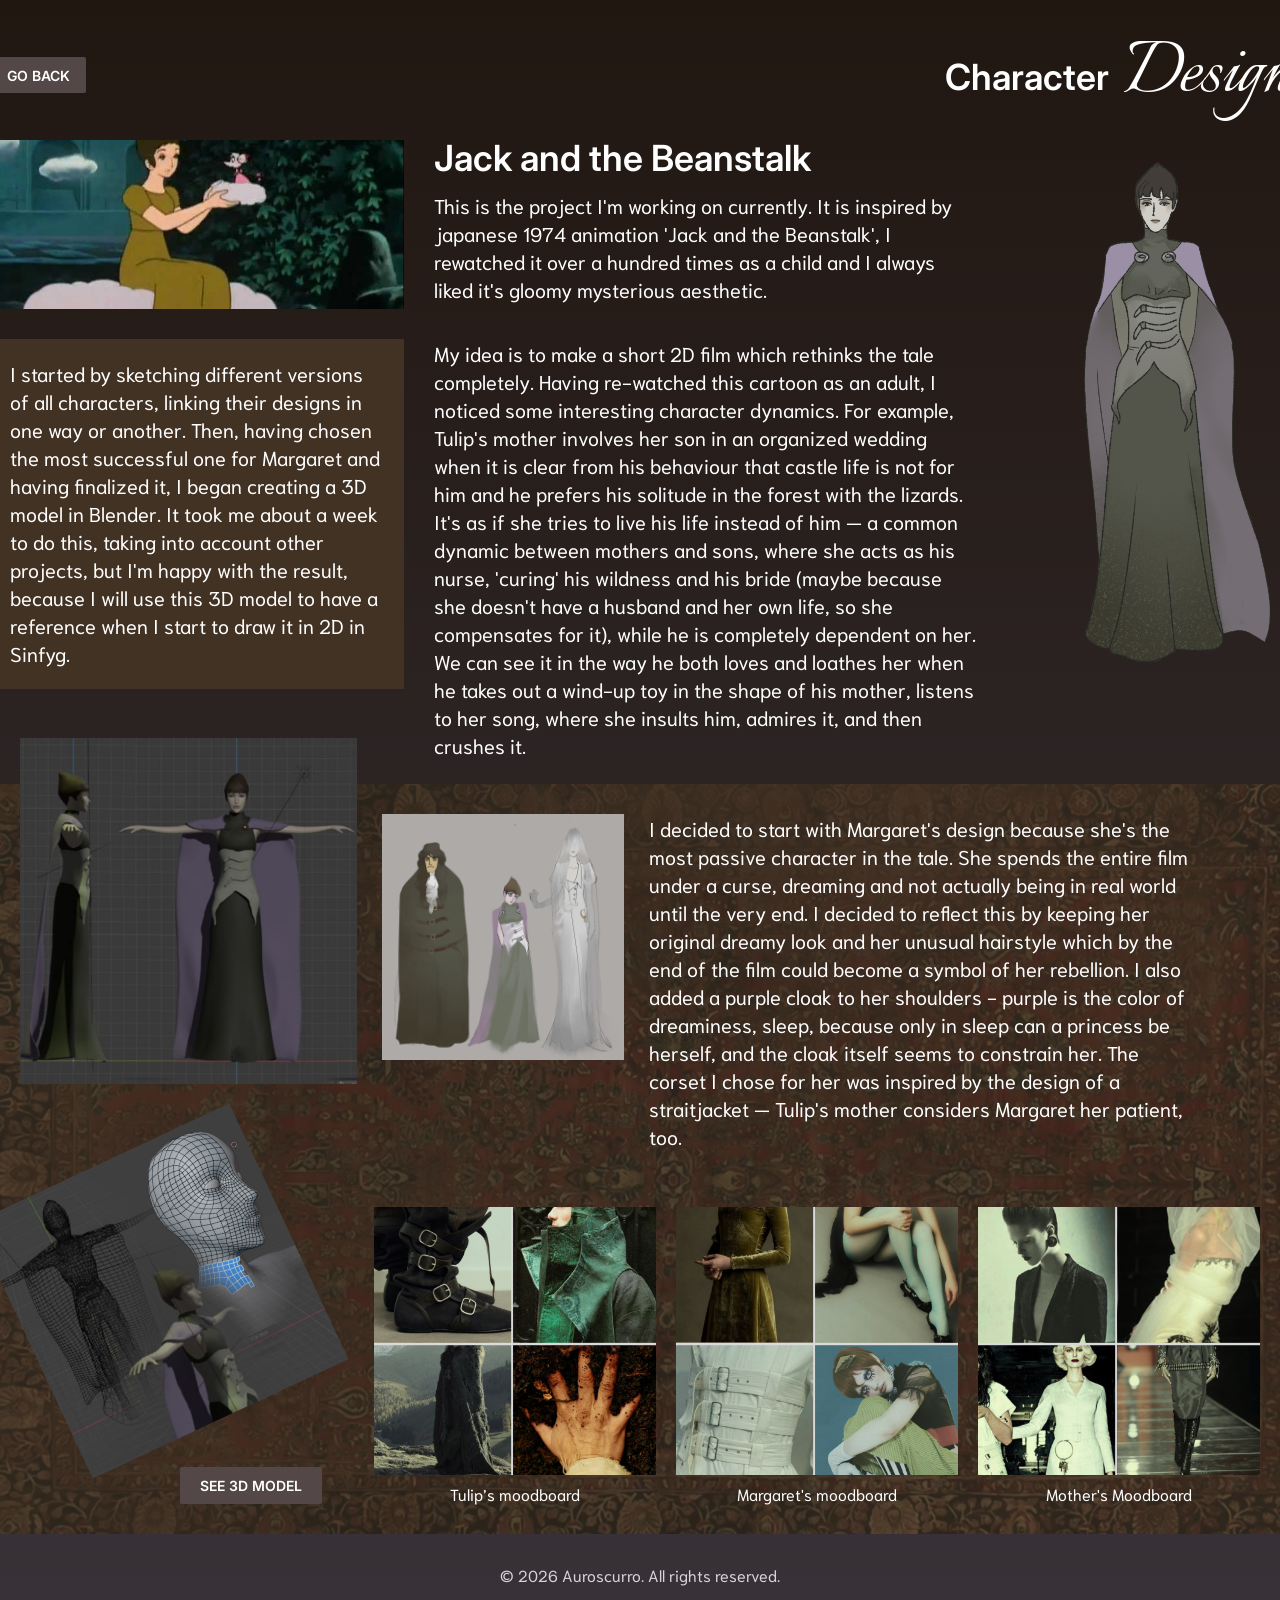
==== jatb.html @ 5fbc2087 "First" ====
<!DOCTYPE html>
<html lang="ru">
<head>
  <meta charset="UTF-8">
  <meta name="viewport" content="width=device-width, initial-scale=1.0">
  <title>Jack and the Beanstalk — Auroscurro</title>

  <link rel="preconnect" href="https://fonts.googleapis.com">
  <link rel="preconnect" href="https://fonts.gstatic.com" crossorigin>
  <link href="https://fonts.googleapis.com/css2?family=Inter:wght@600&family=Italianno&family=Niramit:ital,wght@0,400;0,600;1,400&display=swap" rel="stylesheet">

  <link rel="stylesheet" href="style.css">
</head>
<body class="jatb-page">

  <div class="jatb-container">
    
    <header class="jatb-header">
      <a href="index.html" class="btn-goback font-inter">GO BACK</a>
      <div class="jatb-title-group">
        <span class="jatb-header-character font-inter">Character</span>
        <span class="jatb-header-design font-italianno">Design</span>
      </div>
    </header>

    <div class="jatb-main-content">
      
      <div class="jatb-left-content">
        <section class="jatb-row1">
          <div class="jatb-img1-box">
            <img src="assets/margaretog.jpg" alt="Jack and the Beanstalk" class="jatb-img1">
          </div>
          <div class="jatb-row1-text">
            <h1 class="jatb-title font-inter">Jack and the Beanstalk</h1>
            <p class="jatb-p1 font-niramit">
              This is the project I'm working on currently. It is inspired by japanese 1974 animation 'Jack and the Beanstalk', I rewatched it over a hundred times as a child and I always liked it's gloomy mysterious aesthetic.
          </div>
        </section>

        <section class="jatb-row2">
          <div class="jatb-box-brown">
            <p class="font-niramit">I started by sketching different versions of all characters, linking their designs in one way or another. Then, having chosen the most successful one for Margaret and having finalized it, I began creating a 3D model in Blender. It took me about a week to do this, taking into account other projects, but I'm happy with the result, because I will use this 3D model to have a reference when I start to draw it in 2D in Sinfyg.</p>
          </div>
          <p class="jatb-p2 font-niramit">
            My idea is to make a short 2D film which rethinks the tale completely. Having re-watched this cartoon as an adult, I noticed some interesting character dynamics. For example, Tulip's mother involves her son in an organized wedding when it is clear from his behaviour that castle life is not for him and he prefers his solitude in the forest with the lizards. It's as if she tries to live his life instead of him — a common dynamic between mothers and sons, where she acts as his nurse, 'curing' his wildness and his bride (maybe because she doesn't have a husband and her own life, so she compensates for it), while he is completely dependent on her. We can see it in the way he both loves and loathes her when he takes out a wind-up toy in the shape of his mother, listens to her song, where she insults him, admires it, and then crushes it.
      </div>

      <div class="jatb-png-box">
        <img src="assets/margaret2d.png" alt="Character PNG" class="jatb-png-img">
      </div>

    </div>

    <section class="jatb-bg-section">
      <div class="jatb-bg-top-row">
        <img src="assets/margaret3d.png" alt="Out-of-bounds image" class="jatb-img-overflow">
        <img src="assets/sketch.png" alt="Inside image" class="jatb-img-inside">
        <p class="jatb-p-inside font-niramit">
          I decided to start with Margaret's design because she's the most passive character in the tale. She spends the entire film under a curse, dreaming and not actually being in real world until the very end. I decided to reflect this by keeping her original dreamy look and her unusual hairstyle which by the end of the film could become a symbol of her rebellion.  I also added a purple cloak to her shoulders - purple is the color of dreaminess, sleep, because only in sleep can a princess be herself, and the cloak itself seems to constrain her. The corset I chose for her was inspired by the design of a straitjacket — Tulip's mother considers Margaret her patient, too.
        </p>
      </div>

      <div class="jatb-bg-bottom-row">
        <div class="jatb-left-column">
          <img src="assets/margarettopo.png" alt="Tilted artwork" class="jatb-img-tilted">
          <a href="https://sketchfab.com/3d-models/margaret-mid-poly-056055e153b74b75afa416f2bb8485f5" target="_blank" rel="noopener noreferrer" class="btn-sketchfab font-inter">SEE 3D MODEL</a>
        </div>

        <div class="jatb-moodboards-grid">
          <div class="moodboard-item">
            <img src="assets/mb1.png" alt="Tulip’s moodboard">
            <span class="font-niramit">Tulip’s moodboard</span>
          </div>
          <div class="moodboard-item">
            <img src="assets/mb2.png" alt="Margaret's moodboard">
            <span class="font-niramit">Margaret's moodboard</span>
          </div>
          <div class="moodboard-item">
            <img src="assets/mb3.png" alt="Mother's Moodboard">
            <span class="font-niramit">Mother's Moodboard</span>
          </div>
        </div>
      </div>
    </section>

  </div>

  <p class="copyright font-niramit jatb-copyright">© 2026 Auroscurro. All rights reserved.</p>

</body>
</html>
---- style.css ----
* {
  box-sizing: border-box;
  margin: 0;
  padding: 0;
}

html {
  scroll-behavior: smooth;
}

body {
  background-color: #28221B;
  color: #FFFFFF;
  width: 100%;
  overflow-x: hidden;
}

.font-inter {
  font-family: 'Inter', sans-serif;
  font-weight: 600;
}

.font-italianno {
  font-family: 'Italianno', cursive;
  font-weight: 400;
}

.font-niramit {
  font-family: 'Niramit', sans-serif;
  font-weight: 400;
}

.main-banner {
  width: 100%;
  min-height: 1080px;
  position: relative;
  display: flex;
  justify-content: space-between;
  align-items: flex-start;
  padding: 60px 80px 0 80px;
  
  background-image: url('assets/header1.png'); 
  background-size: cover;
  background-position: center;
  background-repeat: no-repeat;
}

.banner-buttons-left {
  display: flex;
  flex-direction: row;
  gap: 20px;
  margin-top: 260px;
}

.btn {
  padding: 12px 28px;
  border: 1px solid #FFF;
  color: #FFF;
  text-decoration: none;
  background: rgba(0, 0, 0, 0.4);
  transition: all 0.3s ease;
  text-align: center;
  display: inline-block;
}

.btn:hover {
  background: #FFF;
  color: #28221B;
}

.banner-right-group {
  display: flex;
  flex-direction: column;
  align-items: flex-end;
  margin-right: 10px;
}

.logo-container {
  width: 1400px;
  height: 400px;
  display: flex;
  justify-content: flex-end;
  transform: translateY(-100px);
}

.logo-img {
  width: 100%;
  height: 100%;
  object-fit: contain;
  object-position: right top;
}

.subtitle {
  font-size: 24px;
  letter-spacing: 2px;
  margin-top: -50px;
  position: relative;
  z-index: 2;
  text-align: right;
  text-shadow: 0px 2px 4px rgba(0,0,0,0.8);
  transform: translateY(-150px);
}

.content-container {
  width: 1300px;
  max-width: 95%;
  margin: 0 auto;
  position: relative;
  z-index: 5;
}

.overlap-banner {
  margin-top: -580px;
}

.section-row {
  display: flex;
  width: 100%;
}

.flex-between {
  justify-content: space-between;
  align-items: flex-start;
}

.section-block {
  margin-top: 60px;
  margin-bottom: 60px;
}

.section-header-title {
  font-size: 32px;
  margin-bottom: 20px;
  text-transform: uppercase;
}

.card-box {
  background-size: cover;
  background-position: center;
  background-repeat: no-repeat;
  border: 1px solid rgba(255, 255, 255, 0.1);
  padding: 24px;
  position: relative;
}

.card-skills {
  width: 702px;
  height: 330px;
  background-image: none;
  background-color: rgba(48, 37, 23, 0.74);
  overflow: visible;
}

.skills-title {
  position: absolute;
  top: -25px;
  right: 15px;
  font-size: 88px;
  line-height: 1;
  pointer-events: none;
  z-index: 3;
}

.skills-layout {
  display: flex;
  height: 100%;
  align-items: center;
  gap: 30px;
}

.skills-logos-grid {
  display: grid;
  grid-template-columns: repeat(2, 92px);
  gap: 15px 20px;
}

.software-item {
  width: 92px;
  height: 120px;
  display: flex;
  flex-direction: column;
  align-items: center;
  justify-content: space-between;
}

.software-box {
  width: 92px;
  height: 92px;
  border: none;
  background: transparent;
  border-radius: 0;
  overflow: hidden;
  display: flex;
  align-items: center;
  justify-content: center;
}

.software-box img {
  width: 100%;
  height: 100%;
  object-fit: contain;
}

.software-label {
  font-size: 14px;
  color: #FFF;
  text-align: center;
}

.skills-list {
  margin-left: 20px;
}

.skills-list ul {
  list-style-type: disc;
  padding-left: 20px;
}

.card-who-am-i {
  width: 591px;
  height: 290px;
  background-image: url('assets/bg2.png'); 
}

.card-who-am-i .card-text p {
  margin-bottom: 12px;
  line-height: 1.4;
}

.highlight-yellow {
  color: #FFBC3F;
}

.carousel-wrapper {
  position: relative;
  display: flex;
  align-items: center;
  gap: 15px;
}

.carousel-arrow {
  width: 50px;
  height: 50px;
  background-color: transparent;
  border: none;
  cursor: pointer;
  background-size: contain;
  background-repeat: no-repeat;
  background-position: center;
  flex-shrink: 0;
}

.carousel-arrow.prev {
  background-image: url('assets/leftarrow.png');
}

.carousel-arrow.next {
  background-image: url('assets/rightarrow.png');
}

.projects-carousel-container {
  width: 1278px;
  height: 498px;
  overflow-x: auto;
  overflow-y: hidden;
  scroll-behavior: smooth;
  scrollbar-width: none; 
}

.projects-carousel-container::-webkit-scrollbar {
  display: none;
}

.carousel-track {
  display: flex;
  gap: 20px;
  width: max-content;
}

.project-card {
  width: 382px;
  height: 498px;
  background-size: cover;
  background-position: center;
  position: relative;
  flex-shrink: 0;
  display: flex;
  flex-direction: column;
  justify-content: space-between;
  padding: 18px 18px 18px 0;
  background-color: #382F27;
}

.project-inner-img {
  width: 346px;
  height: 238px;
  background-size: cover;
  background-position: center;
  position: relative;
  margin-left: 0;
}

.project-img-1 { background-image: url('assets/margaret3d.png'); }
.project-img-2 { background-image: url('assets/kauflandmural.jpg'); }
.project-img-3 { background-image: url('assets/archer2.jpg'); }
.project-img-4 { background-image: url('assets/wip.jpg'); }

.project-title-layout {
  position: absolute;
  bottom: -80px;
  left: 0;
  width: 100%;
  display: flex;
  flex-direction: column;
  align-items: flex-start;
}

.title-jack {
  font-size: 36px;
  width: 233px;
  line-height: 1.1;
  text-align: left;
  display: block;
  margin-left: 10px;
}

.title-design {
  font-size: 88px;
  line-height: 0.8;
  align-self: flex-end;
  transform: translateY(-43px);
  margin-left: 10px;
  text-align: right;
}

.title-kaufland {
  font-size: 36px;
  position: absolute;
  right: -5px;
  bottom: -20px;
  text-align: right;
  z-index: 3;
  width: 100%;
  line-height: 1;
}

.overlay-kaufland {
  margin-top: 25px;
}

.title-archer {
  font-size: 88px;
  position: absolute;
  top: -15px;
  right: 10px;
  left: auto; 
  line-height: 1;
  z-index: 3;
  text-align: right;
}

.title-acrylic {
  font-size: 88px;
  text-align: right;
  margin-top: -15px;
  margin-right: 10px;
  line-height: 1;
  z-index: 5;
}

.desc-acrylic {
  margin-top: -32px;
}

.project-card-overlay {
  display: flex;
  flex-direction: column;
  justify-content: space-between;
  flex-grow: 1;
  padding-top: 15px;
  padding-left: 18px;
  margin-top: 35px;
}

.btn-more {
  align-self: flex-end;
  background-color: #534747;
  color: #FFF;
  text-decoration: none;
  padding: 8px 18px;
  font-size: 14px;
  border-radius: 2px;
  transition: background-color 0.3s ease;
}

.btn-more:hover {
  background-color: #6a5c5c;
}

.card-testimonials {
  width: 1298px;
  max-width: 100%;
  height: 306px;
  display: flex;
  justify-content: space-between;
  gap: 30px;
  background-image: url('assets/bg.png'); 
  padding: 0 30px;
  align-items: flex-end;
}

.testimonial-column {
  width: 584px;
  height: 240px;
  background: transparent;
  display: flex;
  flex-direction: column;
  justify-content: flex-start;
  box-sizing: border-box;
  transform: translateY(-50px);
}

.testimonial-column h3 {
  font-size: 88px;
  line-height: 1;
  margin-top: 0;
  margin-bottom: 0;
}

.testimonial-text-box {
  background-color: rgba(36, 24, 7, 0.6);
  width: 530px;
  padding: 16px;
  display: flex;
  flex-direction: column;
  justify-content: space-between;
  box-sizing: border-box;
}

.testimonial-text-left {
  height: 132px;
  margin-top: 23px;
}

.testimonial-text-right {
  height: 185px;
  margin-top: 0;
}

.testimonial-author {
  text-align: right;
  color: #848484;
  margin-top: 8px;
}

.card-contacts {
  position: relative;
  z-index: 10;
  width: 920px;
  max-width: 100%;
  height: 257px;
  background-image: url('assets/bg2.png'); 
  display: flex;
  flex-direction: column;
  justify-content: center;
  gap: 8px;
  font-size: 18px;
  margin-bottom: -150px;
}

.contact-note {
  margin-top: 15px;
  opacity: 0.8;
  font-style: italic;
}

.footer-container {
  width: 100%;
  height: 684px;
  background-image: url('assets/footer.png');
  background-size: cover;
  background-position: center;
  background-repeat: no-repeat;
  position: relative;
  margin-top: 0;
  padding-top: 200px;
  z-index: 1;
}

.footer-content {
  width: 1300px;
  max-width: 95%;
  margin: 0 auto;
  height: 100%;
  display: flex;
  flex-direction: column;
  justify-content: space-between;
  padding: 60px 0 30px 0;
  position: relative;
  z-index: 2;
}

.quote-section {
  display: flex;
  justify-content: flex-end;
}

.quote-text {
  font-size: 48px;
  max-width: 650px;
  text-align: right;
  line-height: 1.2;
}

.copyright {
  text-align: center;
  font-size: 16px;
  opacity: 0.8;
}

@media (max-width: 1024px) {
  .main-banner {
    flex-direction: column-reverse;
    align-items: center;
    padding: 40px 20px;
    min-height: auto;
  }

  .banner-right-group {
    align-items: center;
    width: 100%;
    margin-right: 0;
  }

  .logo-container {
    transform: none !important;
  }.logo-container {
    width: 100%;
    height: auto;
    transform: none !important;
  }

  .subtitle {
    margin-top: -20px;
    text-align: center;
    font-size: 18px;
    transform: none !important;
  }

  .banner-buttons-left {
    margin-top: 30px;
    flex-direction: row;
    width: 100%;
    justify-content: center;
  }

  .overlap-banner {
    margin-top: 40px;
  }

  .section-row {
    flex-direction: column;
    gap: 30px;
  }

  .skills-layout {
    flex-direction: row !important;
    justify-content: space-between !important;
    align-items: center !important;
    gap: 10px !important;
  }

  .skills-list {
    margin-left: 0 !important;
  }

  .skills-list ul {
    padding-left: 18px !important;
    font-size: 13px !important;
  }

  .skills-logos-grid {
    grid-template-columns: repeat(2, 65px) !important;
    gap: 10px 8px !important;
    flex-shrink: 0 !important;
  }

  .card-skills, .card-who-am-i, .card-contacts {
    width: 100% !important;
    height: auto !important;
  }

  .project-title-layout {
    align-items: center !important;
    justify-content: center !important;
  }

  .title-jack {
    text-align: center !important;
    margin-left: 0 !important;
    width: auto !important;
  }

  .title-design {
    align-self: center !important;
    text-align: center !important;
    margin-left: 0 !important;
  }

  .projects-carousel-container {
    width: 100% !important;
    height: auto !important;
    padding: 0 !important;
    box-sizing: border-box !important;
    overflow-x: auto !important;
    scroll-snap-type: x mandatory !important;
    scroll-behavior: smooth;
  }

  .carousel-track {
    display: flex !important;
    gap: 0 !important;
    width: max-content !important;
  }

  .project-card {
    width: calc(100vw - 120px) !important;
    max-width: 280px !important; 
    margin: 0 60px !important;
    padding: 12px !important;
    height: auto !important;
    min-height: auto !important;
    scroll-snap-align: center !important;
    scroll-snap-stop: always !important;
    flex-shrink: 0 !important;
    display: flex !important;
    flex-direction: column !important;
    box-sizing: border-box !important;
  }

  .project-inner-img {
    width: 100% !important;
    height: 150px !important;
    object-fit: cover !important;
    position: static !important;
  }

  .project-card-overlay {
    position: static !important;
    padding: 0 !important;
    margin-top: 10px !important;
    display: flex !important;
    flex-direction: column !important;
    align-items: center !important;
  }

  .project-card-overlay p {
    margin-top: 0 !important;
    text-align: center !important;
    font-size: 12px !important;
    line-height: 1.3 !important;
  }


  .project-title-layout {
    position: static !important;
    width: 100% !important;
    display: flex !important;
    flex-direction: column !important;
    align-items: center !important;
    justify-content: center !important;
    margin-top: 12px !important;
  }

  .title-jack {
    font-size: 20px !important;
    text-align: center !important;
    margin: 0 !important;
    width: 100% !important;
    line-height: 1.1 !important;
  }

  .title-design {
    font-size: 36px !important;
    text-align: center !important;
    align-self: center !important;
    transform: none !important;
    margin: 4px 0 0 0 !important;
    line-height: 1 !important;
  }

  .title-kaufland, 
  .title-archer, 
  .title-acrylic {
    position: static !important;
    font-size: 32px !important;
    text-align: center !important;
    width: 100% !important;
    margin: 12px 0 0 0 !important;
    line-height: 1 !important;
  }

  .btn-more {
    align-self: center !important;
    margin-top: 12px !important;
  }

  .project-title-layout {
    align-items: center !important;
    justify-content: center !important;
  }

  .title-design,
  .title-archer,
  .title-acrylic {
    font-size: 56px !important;
  }

  .title-jack,
  .title-kaufland {
    font-size: 28px !important;
  }

  .card-testimonials {
    width: 100% !important;
    height: auto !important;
    flex-direction: column !important;
    padding: 20px 15px !important;
    align-items: stretch !important;
  }

  .testimonial-column {
    width: 100% !important;
    height: auto !important;
  }

  .testimonial-column h3 {
    font-size: 52px !important;
    margin-top: 20px !important;
  }

  .testimonial-text-box {
    width: 100% !important;
    height: auto !important;
    margin-top: 10px !important;
  }

  .quote-text {
    font-size: 32px;
    text-align: center;
  }

  .footer-container {
    height: auto;
    min-height: 500px;
  }
}

/*JATB*/

   .jatb-page {
    background: linear-gradient(180deg, #211711 0%, #383238 100%);
    min-height: 1490px;
    display: flex;
    flex-direction: column;
    align-items: center;
    padding-top: 40px;
    padding-bottom: 30px;
  }
  
  .jatb-container {
    width: 1300px;
    position: relative;
    display: flex;
    flex-direction: column;
  }
  
  .jatb-header {
    display: flex;
    justify-content: space-between;
    align-items: center;
    width: 100%;
    margin-bottom: 30px;
  }
  
  .btn-goback {
    width: 96px;
    height: 36px;
    background-color: #534747;
    color: #FFFFFF;
    text-decoration: none;
    display: flex;
    align-items: center;
    justify-content: center;
    font-size: 14px;
    border-radius: 2px;
    transition: background-color 0.3s ease;
  }
  
  .btn-goback:hover {
    background-color: #6a5c5c;
  }
  
  .jatb-title-group {
    display: flex;
    align-items: baseline;
    gap: 15px;
  }
  
  .jatb-header-character {
    font-size: 36px;
  }
  
  .jatb-header-design {
    font-size: 88px;
    line-height: 0.8;
  }
  
  .jatb-main-content {
    display: flex;
    gap: 30px;
    width: 1300px;
  }
  
  .jatb-left-content {
    display: flex;
    flex-direction: column;
    gap: 30px;
  }
  
  .jatb-row1 {
    display: flex;
    gap: 30px;
    align-items: flex-start;
  }
  
  .jatb-img1-box {
    width: 414px;
    height: 169px;
    flex-shrink: 0;
    overflow: hidden;
  }
  
  .jatb-img1 {
    width: 100%;
    height: 100%;
    object-fit: cover;
  }
  
  .jatb-row1-text {
    display: flex;
    flex-direction: column;
    gap: 15px;
  }
  
  .jatb-title {
    font-size: 36px;
    line-height: 1;
  }
  
  .jatb-p1 {
    width: 539px;
    font-size: 20px;
    line-height: 1.4;
  }
  
  .jatb-row2 {
    display: flex;
    gap: 30px;
    align-items: flex-start;
  }
  
  .jatb-box-brown {
    width: 414px;
    height: 350px;
    background-color: #423224;
    padding: 20px;
    box-sizing: border-box;
    flex-shrink: 0;
    font-size: 20px;
    line-height: 1.4;
}

  
  .jatb-p2 {
    width: 542px;
    font-size: 20px;
    line-height: 1.4;
  }
  
  .jatb-png-box {
    width: 283px;
    height: 538px;
    flex-shrink: 0;
    overflow: hidden;
  }
  
  .jatb-png-img {
    width: 100%;
    height: 100%;
    object-fit: cover;
    object-position: center top;
  }
  
  .jatb-bg-section {
    width: 1300px;
    height: 750px;
    background-image: url('assets/bg.png');
    background-size: cover;
    background-position: center;
    position: relative;
    padding: 30px;
    box-sizing: border-box;
    display: flex;
    flex-direction: column;
    justify-content: space-between;
    margin-top: 25px;
    z-index: 1;
  }
  
  .jatb-bg-top-row {
    display: flex;
    align-items: flex-start;
    gap: 25px;
    position: relative;
  }
  
  .jatb-img-overflow {
    width: 337px;
    height: 346px;
    margin-top: -76px;
    object-fit: cover;
    z-index: 2;
  }
  
  .jatb-img-inside {
    width: 242px;
    height: 246px;
    object-fit: cover;
  }
  
  .jatb-p-inside {
    width: 546px;
    font-size: 20px;
    line-height: 1.4;
  }
  
  .jatb-bg-bottom-row {
    display: flex;
    justify-content: space-between;
    align-items: flex-end;
  }
  
  .jatb-left-column {
    display: flex;
    flex-direction: column;
    align-items: flex-start;
    gap: 15px;
  }
  
  .jatb-img-tilted {
    width: 282px;
    height: 282px;
    transform: translateY(-50px) rotate(-25deg);
    object-fit: cover;
  }
  
  .btn-sketchfab {
    padding: 10px 20px;
    background-color: #534747;
    color: #FFFFFF;
    text-decoration: none;
    font-size: 14px;
    border-radius: 2px;
    transition: background-color 0.3s ease;
    display: inline-block;
    margin-top: -30px;
    margin-left: 160px;
  }
  
  .btn-sketchfab:hover {
    background-color: #6a5c5c;
  }
  
  .jatb-moodboards-grid {
    display: flex;
    gap: 20px;
  }
  
  .moodboard-item {
    display: flex;
    flex-direction: column;
    align-items: center;
    gap: 8px;
  }
  
  .moodboard-item img {
    width: 282px;
    height: 268px;
    object-fit: cover;
  }
  
  .moodboard-item span {
    font-size: 16px;
    color: #FFFFFF;
  }
  
  .jatb-copyright {
    margin-top: 30px;
  }
  
  /*JATB mob*/
  
  @media (max-width: 1024px) {
    .jatb-page {
      min-height: auto;
      padding: 20px 10px;
    }
  
    .jatb-container {
      width: 100%;
    }
  
    .jatb-header {
      flex-direction: column;
      align-items: flex-start;
      gap: 15px;
    }
  
    .jatb-main-content {
      width: 100%;
      flex-direction: column;
      gap: 20px;
    }
  
    .jatb-left-content {
      width: 100%;
      gap: 20px;
    }
  
    .jatb-row1,
    .jatb-row2 {
      flex-direction: column;
      width: 100%;
      gap: 15px;
    }
  
    .jatb-img1-box,
    .jatb-box-brown,
    .jatb-p1,
    .jatb-p2,
    .jatb-png-box {
      width: 100% !important;
      height: auto !important;
    }
  
    .jatb-img1-box {
      height: 200px !important;
    }
  
    .jatb-png-box {
      height: 400px !important;
    }
  
    .jatb-png-img {
      object-fit: contain !important;
    }
  
    .jatb-bg-section {
      width: 100% !important;
      height: auto !important;
      margin-top: 20px !important;
      padding: 20px 15px !important;
      background-size: cover;
    }
  
    .jatb-bg-top-row {
      flex-direction: column;
      width: 100%;
      gap: 20px;
    }
  
    .jatb-img-overflow {
      width: 100% !important;
      height: 280px !important;
      margin-top: 0 !important;
    }
  
    .jatb-img-inside {
      width: 100% !important;
      height: auto !important;
      max-height: 300px;
      object-fit: contain !important;
    }
  
    .jatb-p-inside {
      width: 100% !important;
    }
  
    .jatb-bg-bottom-row {
      flex-direction: column;
      width: 100%;
      align-items: center;
      gap: 30px;
      margin-top: 20px;
    }
  
    .jatb-left-column {
      align-items: center;
    }
  
    .jatb-img-tilted {
      transform: none !important;
      width: 100% !important;
      max-width: 280px;
      height: auto !important;
    }
  
    .jatb-moodboards-grid {
      flex-direction: column;
      width: 100%;
      gap: 25px;
    }
  
    .moodboard-item {
      width: 100%;
    }
  
    .moodboard-item img {
      width: 100% !important;
      max-width: 320px;
      height: auto !important;
      aspect-ratio: 1 / 1;
      object-fit: contain !important;
    }
  }

/*KAUFLAND MURAL*/

.kaufland-page {
  background-image: url('assets/mywork.png');
  background-size: cover;
  background-position: center;
  background-repeat: repeat-y;
  background-attachment: fixed;
  min-height: 856px;
  display: flex;
  flex-direction: column;
  align-items: center;
  padding: 40px 0 30px 0;
}

.kaufland-wrapper {
  width: 1300px;
  max-width: 95%;
  display: flex;
  flex-direction: column;
  align-items: flex-start;
  gap: 20px;
}

.kaufland-goback {
  position: relative;
  z-index: 10;
}

.kaufland-main-box {
  width: 1300px;
  height: 660px;
  background-color: rgba(38, 34, 30, 0.7);
  padding: 30px;
  box-sizing: border-box;
  display: flex;
  justify-content: space-between;
  gap: 39px;
  position: relative;
}

.kaufland-col-left {
  width: 536px;
  display: flex;
  flex-direction: column;
  justify-content: space-between;
}

.kaufland-header-left {
  display: flex;
  flex-direction: column;
  align-items: flex-end;
  position: relative;
  z-index: 5;
}

.kaufland-title-main {
  font-size: 36px;
  line-height: 1;
  text-align: right;
  white-space: nowrap;
}

.kaufland-text-box-1 {
  width: 536px;
  height: 155px;
  font-size: 18px;
  line-height: 1.4;
  margin-top: 15px;
}

.kaufland-img-left-box {
  width: 536px;
  height: 348px;
  overflow: hidden;
}

.kaufland-img-left {
  width: 100%;
  height: 100%;
  object-fit: cover;
}

.kaufland-col-right {
  width: 665px;
  display: flex;
  flex-direction: column;
  justify-content: space-between;
}

.kaufland-header-right {
  height: 36px;
  display: flex;
  align-items: flex-start;
  position: relative;
  z-index: 5;
}

.kaufland-title-sub {
  font-size: 88px;
  line-height: 0.8;
  white-space: nowrap;
}

.kaufland-darul-box {
  width: 665px;
  height: 172px;
  overflow: hidden;
}

.kaufland-darul-img {
  width: 100%;
  height: 100%;
  object-fit: cover;
}

.kaufland-brown-box {
  width: 665px;
  height: 200px;
  background-color: #252020;
  padding: 20px;
  box-sizing: border-box;
  font-size: 18px;
  line-height: 1.4;
}

.kaufland-text-box-2 {
  width: 665px;
  height: 150px;
  font-size: 18px;
  line-height: 1.4;
}

.kaufland-copyright {
  margin-top: 30px;
}

/*KAUFLAND mob*/

@media (max-width: 1024px) {
  .kaufland-page {
    min-height: auto;
    padding: 20px 10px;
  }

  .kaufland-wrapper {
    width: 100%;
  }

  .kaufland-main-box {
    width: 100% !important;
    height: auto !important;
    flex-direction: column !important;
    padding: 20px 15px !important;
    gap: 25px !important;
  }

  .kaufland-col-left,
  .kaufland-col-right {
    width: 100% !important;
    height: auto !important;
  }

  .kaufland-header-left {
    align-items: flex-start !important;
  }

  .kaufland-title-main {
    font-size: 28px !important;
    white-space: normal !important;
  }

  .kaufland-title-sub {
    font-size: 52px !important;
    white-space: normal !important;
  }

  .kaufland-header-right {
    height: auto !important;
    margin-top: 10px;
  }

  .kaufland-text-box-1,
  .kaufland-text-box-2,
  .kaufland-brown-box {
    width: 100% !important;
    height: auto !important;
    font-size: 15px !important;
  }

  .kaufland-img-left-box {
    width: 100% !important;
    height: 240px !important;
    margin-top: 15px;
  }

  .kaufland-darul-box {
    width: 100% !important;
    height: 140px !important;
    margin-top: 15px;
  }
}

/*THE ARCHER*/

   .archer-page {
    background: linear-gradient(180deg, #211711 0%, #25200F 100%);
    min-height: 100vh;
    display: flex;
    flex-direction: column;
    align-items: center;
    padding: 40px 0 30px 0;
    box-sizing: border-box;
  }
  
  .archer-wrapper {
    width: 1300px;
    max-width: 95%;
    display: flex;
    flex-direction: column;
    align-items: flex-start;
    gap: 20px;
  }
  
  .archer-goback {
    position: relative;
    z-index: 10;
  }
  
  .archer-main-box {
    width: 1300px;
    height: 660px;
    background-image: url('assets/bg2.png');
    background-size: cover;
    background-position: center;
    padding: 30px;
    box-sizing: border-box;
    display: flex;
    justify-content: space-between;
    gap: 30px;
    position: relative;
  }
  
  .archer-col-left {
    width: 408px;
    display: flex;
    flex-direction: column;
    position: relative;
  }
  
  .archer-title {
    font-size: 88px;
    line-height: 0.8;
    text-align: right;
    margin-bottom: 10px;
    white-space: nowrap;
  }
  
  .archer-img-box {
    width: 408px;
    height: 521px;
    overflow: hidden;
  }
  
  .archer-img {
    width: 100%;
    height: 100%;
    object-fit: cover;
  }
  
  .archer-col-right {
    width: 748px;
    display: flex;
    flex-direction: column;
    gap: 15px;
    margin-top: 60px;
  }
  
  .archer-text-box-1 {
    width: 748px;
    height: 77px;
    font-size: 18px;
    line-height: 1.4;
  }
  
  .archer-mid-row {
    display: flex;
    justify-content: space-between;
    align-items: flex-start;
    width: 748px;
    gap: 24px;
  }
  
  .archer-text-box-2 {
    width: 375px;
    height: 161px;
    font-size: 18px;
    line-height: 1.4;
  }
  
  .archer-sketch-box {
    width: 349px;
    height: 151px;
    overflow: hidden;
  }
  
  .archer-sketch-img {
    width: 100%;
    height: 100%;
    object-fit: contain;
  }
  
  .archer-text-box-3 {
    width: 725px;
    height: 257px;
    font-size: 18px;
    line-height: 1.4;
  }
  
  .archer-copyright {
    margin-top: 30px;
  }
  
  /*the archer mob*/
  
  @media (max-width: 1024px) {
    .archer-page {
      min-height: auto;
      padding: 20px 10px;
    }
  
    .archer-wrapper {
      width: 100%;
    }
  
    .archer-main-box {
      width: 100% !important;
      height: auto !important;
      flex-direction: column !important;
      padding: 20px 15px !important;
      gap: 20px !important;
    }
  
    .archer-col-left,
    .archer-col-right {
      width: 100% !important;
      height: auto !important;
      margin-top: 0 !important;
    }
  
    .archer-title {
      font-size: 56px !important;
      text-align: left !important;
    }
  
    .archer-img-box {
      width: 100% !important;
      height: 380px !important;
    }
  
    .archer-text-box-1,
    .archer-text-box-2,
    .archer-text-box-3 {
      width: 100% !important;
      height: auto !important;
      font-size: 15px !important;
    }
  
    .archer-mid-row {
      width: 100% !important;
      flex-direction: column !important;
      gap: 15px !important;
    }
  
    .archer-sketch-box {
      width: 100% !important;
      height: 180px !important;
    }
  }

  /*ACRYLIC*/

.acrylic-page {
  background-image: url('assets/bg3.png');
  background-size: cover;
  background-position: center;
  background-repeat: repeat-y;
  background-attachment: fixed;
  min-height: 100vh;
  display: flex;
  flex-direction: column;
  align-items: center;
  padding: 40px 0 30px 0;
  box-sizing: border-box;
}

.acrylic-wrapper {
  width: 1300px;
  max-width: 95%;
  display: flex;
  flex-direction: column;
  align-items: flex-start;
  gap: 20px;
}

.acrylic-goback {
  position: relative;
  z-index: 10;
}

.acrylic-main-box {
  width: 1300px;
  height: 377px;
  background-color: rgba(45, 33, 33, 0.6);
  padding: 20px;
  box-sizing: border-box;
  display: flex;
  gap: 20px;
  position: relative;
}

.acrylic-img-left-box {
  width: 338px;
  height: 338px;
  flex-shrink: 0;
  overflow: hidden;
}

.acrylic-img-left {
  width: 100%;
  height: 100%;
  object-fit: cover;
}

.acrylic-box-content {
  display: flex;
  flex-direction: column;
  flex-grow: 1;
}

.acrylic-header-group {
  position: relative;
  margin-left: 375px;
  display: flex;
  align-items: baseline;
  height: 88px;
}

.acrylic-title-main {
  font-size: 88px;
  line-height: 0.8;
  white-space: nowrap;
}

.acrylic-title-sub {
  font-size: 24px;
  margin-left: 20px;
  white-space: nowrap;
}

.acrylic-middle-row {
  display: flex;
  justify-content: space-between;
  align-items: flex-start;
  margin-top: 10px;
}

.acrylic-paragraphs {
  display: flex;
  flex-direction: column;
  gap: 15px;
}

.acrylic-p1 {
  width: 504px;
  height: 129px;
  font-size: 18px;
  line-height: 1.4;
}

.acrylic-p2 {
  width: 560px;
  height: 141px;
  font-size: 18px;
  line-height: 1.4;
}

.acrylic-img-right-box {
  width: 270px;
  height: 270px;
  flex-shrink: 0;
  overflow: hidden;
}

.acrylic-img-right {
  width: 100%;
  height: 100%;
  object-fit: cover;
}

.acrylic-bottom-section {
  width: 900px;
  display: flex;
  justify-content: space-between;
  align-items: flex-start;
  margin-top: 20px;
}

.acrylic-p-bottom {
  width: 560px;
  height: 141px;
  font-size: 18px;
  line-height: 1.4;
}

.acrylic-wip-box {
  width: 364px;
  height: 196px;
  overflow: hidden;
}

.acrylic-wip-img {
  width: 100%;
  height: 100%;
  object-fit: cover;
}

.acrylic-copyright {
  margin-top: 30px;
}

/*ACRylic mob*/

@media (max-width: 1024px) {
  .acrylic-page {
    min-height: auto;
    padding: 20px 10px;
  }

  .acrylic-wrapper {
    width: 100%;
  }

  .acrylic-main-box {
    width: 100% !important;
    height: auto !important;
    flex-direction: column !important;
    padding: 15px !important;
    gap: 20px !important;
  }

  .acrylic-img-left-box {
    width: 100% !important;
    height: 280px !important;
  }

  .acrylic-header-group {
    margin-left: 0 !important;
    flex-direction: column !important;
    height: auto !important;
    gap: 5px;
  }

  .acrylic-title-main {
    font-size: 56px !important;
  }

  .acrylic-title-sub {
    font-size: 20px !important;
    margin-left: 0 !important;
  }

  .acrylic-middle-row {
    flex-direction: column !important;
    gap: 20px !important;
  }

  .acrylic-p1,
  .acrylic-p2,
  .acrylic-p-bottom {
    width: 100% !important;
    height: auto !important;
    font-size: 15px !important;
  }

  .acrylic-img-right-box {
    width: 100% !important;
    height: 240px !important;
  }

  .acrylic-bottom-section {
    width: 100% !important;
    flex-direction: column !important;
    gap: 20px !important;
  }

  .acrylic-wip-box {
    width: 100% !important;
    height: 200px !important;
  }
}
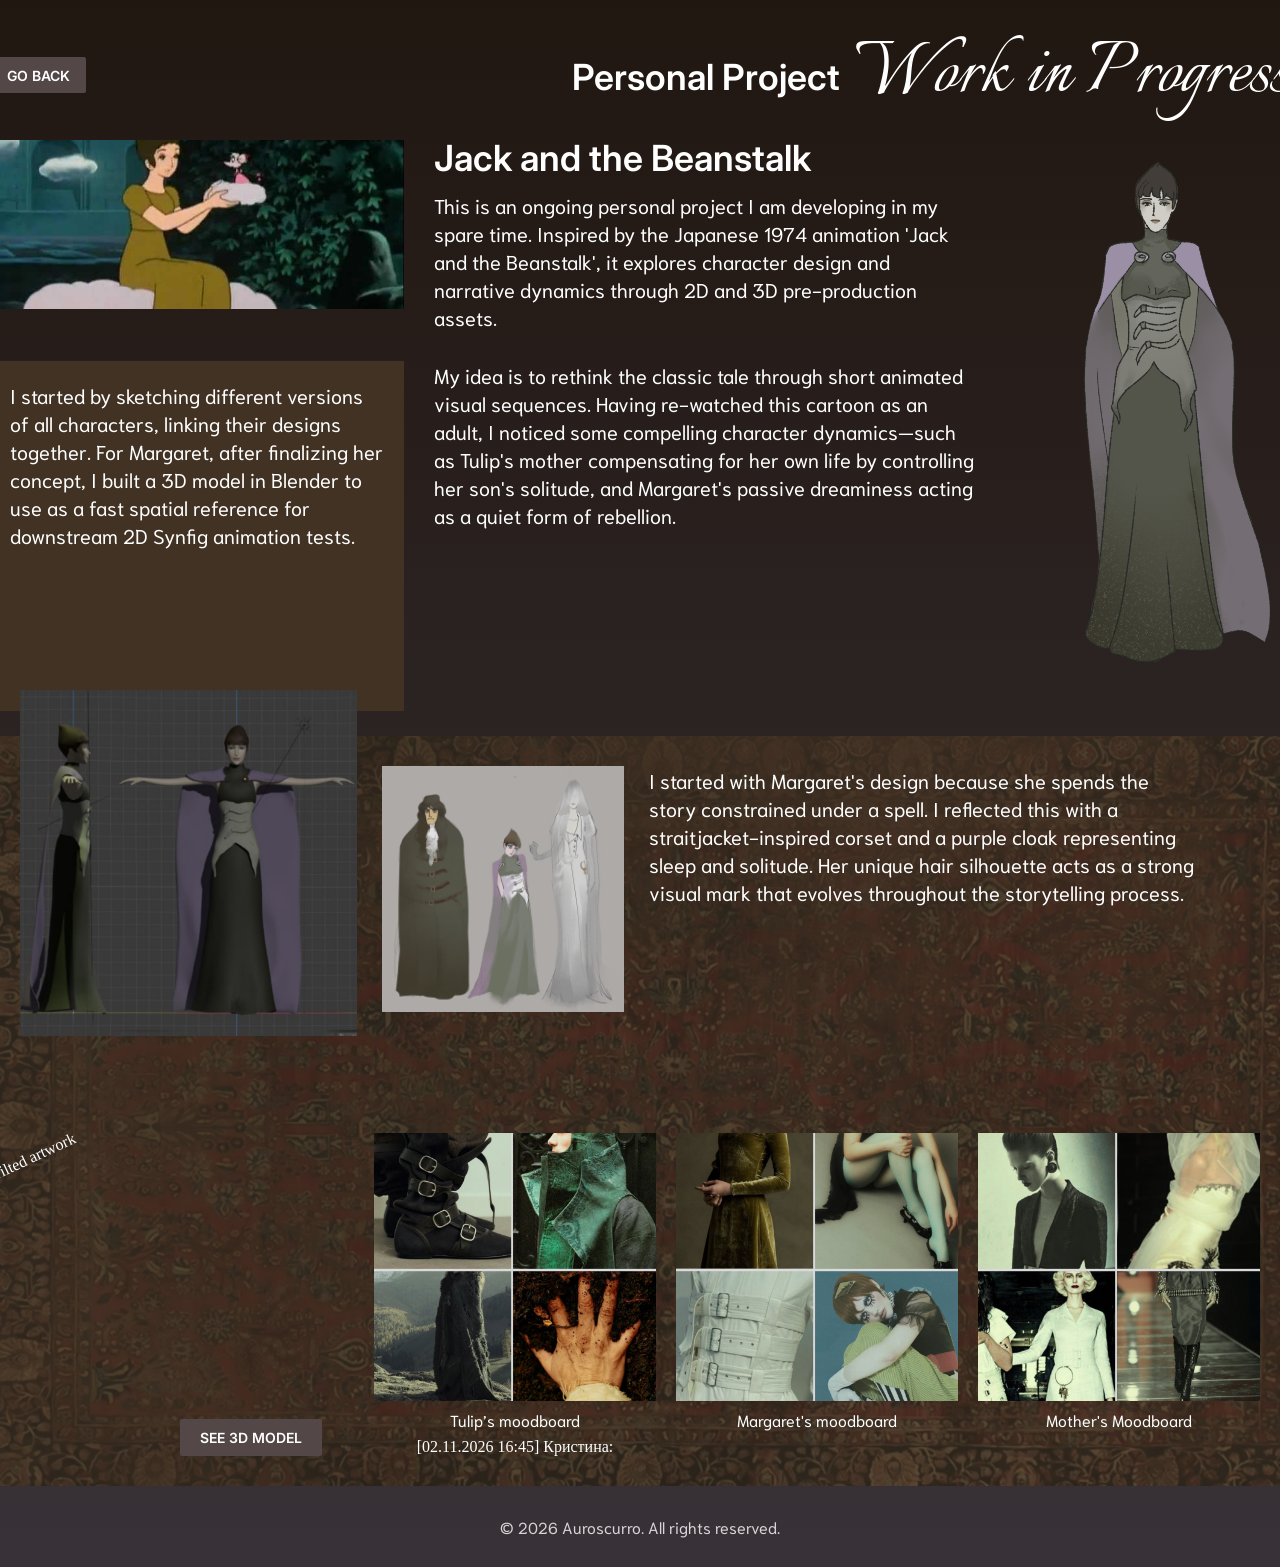
==== commit ec3fb3a2: "new added new files" ====
--- a/jatb.html
+++ b/jatb.html
@@ -18,8 +18,8 @@
     <header class="jatb-header">
       <a href="index.html" class="btn-goback font-inter">GO BACK</a>
       <div class="jatb-title-group">
-        <span class="jatb-header-character font-inter">Character</span>
-        <span class="jatb-header-design font-italianno">Design</span>
+        <span class="jatb-header-character font-inter">Personal Project</span>
+        <span class="jatb-header-design font-italianno">Work in Progress</span>
       </div>
     </header>
 
@@ -33,16 +33,19 @@
           <div class="jatb-row1-text">
             <h1 class="jatb-title font-inter">Jack and the Beanstalk</h1>
             <p class="jatb-p1 font-niramit">
-              This is the project I'm working on currently. It is inspired by japanese 1974 animation 'Jack and the Beanstalk', I rewatched it over a hundred times as a child and I always liked it's gloomy mysterious aesthetic.
+              This is an ongoing personal project I am developing in my spare time. Inspired by the Japanese 1974 animation 'Jack and the Beanstalk', it explores character design and narrative dynamics through 2D and 3D pre-production assets.
+            </p>
           </div>
         </section>
 
         <section class="jatb-row2">
           <div class="jatb-box-brown">
-            <p class="font-niramit">I started by sketching different versions of all characters, linking their designs in one way or another. Then, having chosen the most successful one for Margaret and having finalized it, I began creating a 3D model in Blender. It took me about a week to do this, taking into account other projects, but I'm happy with the result, because I will use this 3D model to have a reference when I start to draw it in 2D in Sinfyg.</p>
+            <p class="font-niramit">I started by sketching different versions of all characters, linking their designs together. For Margaret, after finalizing her concept, I built a 3D model in Blender to use as a fast spatial reference for downstream 2D Synfig animation tests.</p>
           </div>
           <p class="jatb-p2 font-niramit">
-            My idea is to make a short 2D film which rethinks the tale completely. Having re-watched this cartoon as an adult, I noticed some interesting character dynamics. For example, Tulip's mother involves her son in an organized wedding when it is clear from his behaviour that castle life is not for him and he prefers his solitude in the forest with the lizards. It's as if she tries to live his life instead of him — a common dynamic between mothers and sons, where she acts as his nurse, 'curing' his wildness and his bride (maybe because she doesn't have a husband and her own life, so she compensates for it), while he is completely dependent on her. We can see it in the way he both loves and loathes her when he takes out a wind-up toy in the shape of his mother, listens to her song, where she insults him, admires it, and then crushes it.
+            My idea is to rethink the classic tale through short animated visual sequences. Having re-watched this cartoon as an adult, I noticed some compelling character dynamics—such as Tulip's mother compensating for her own life by controlling her son's solitude, and Margaret's passive dreaminess acting as a quiet form of rebellion.
+          </p>
+        </section>
       </div>
 
       <div class="jatb-png-box">
@@ -56,7 +59,7 @@
         <img src="assets/margaret3d.png" alt="Out-of-bounds image" class="jatb-img-overflow">
         <img src="assets/sketch.png" alt="Inside image" class="jatb-img-inside">
         <p class="jatb-p-inside font-niramit">
-          I decided to start with Margaret's design because she's the most passive character in the tale. She spends the entire film under a curse, dreaming and not actually being in real world until the very end. I decided to reflect this by keeping her original dreamy look and her unusual hairstyle which by the end of the film could become a symbol of her rebellion.  I also added a purple cloak to her shoulders - purple is the color of dreaminess, sleep, because only in sleep can a princess be herself, and the cloak itself seems to constrain her. The corset I chose for her was inspired by the design of a straitjacket — Tulip's mother considers Margaret her patient, too.
+          I started with Margaret's design because she spends the story constrained under a spell. I reflected this with a straitjacket-inspired corset and a purple cloak representing sleep and solitude. Her unique hair silhouette acts as a strong visual mark that evolves throughout the storytelling process.
         </p>
       </div>
 
@@ -70,7 +73,7 @@
           <div class="moodboard-item">
             <img src="assets/mb1.png" alt="Tulip’s moodboard">
             <span class="font-niramit">Tulip’s moodboard</span>
-          </div>
+[02.11.2026 16:45] Кристина: </div>
           <div class="moodboard-item">
             <img src="assets/mb2.png" alt="Margaret's moodboard">
             <span class="font-niramit">Margaret's moodboard</span>
--- a/style.css
+++ b/style.css
@@ -300,7 +300,7 @@
   margin-left: 0;
 }
 
-.project-img-1 { background-image: url('assets/margaret3d.png'); }
+.project-img-1 { background-image: url('assets/trwih1.jpg'); }
 .project-img-2 { background-image: url('assets/kauflandmural.jpg'); }
 .project-img-3 { background-image: url('assets/archer2.jpg'); }
 .project-img-4 { background-image: url('assets/wip.jpg'); }
@@ -1135,7 +1135,6 @@
     }
   }
 
-/*KAUFLAND MURAL*/
 
 .kaufland-page {
   background-image: url('assets/mywork.png');
@@ -1272,7 +1271,6 @@
   margin-top: 30px;
 }
 
-/*KAUFLAND mob*/
 
 @media (max-width: 1024px) {
   .kaufland-page {
